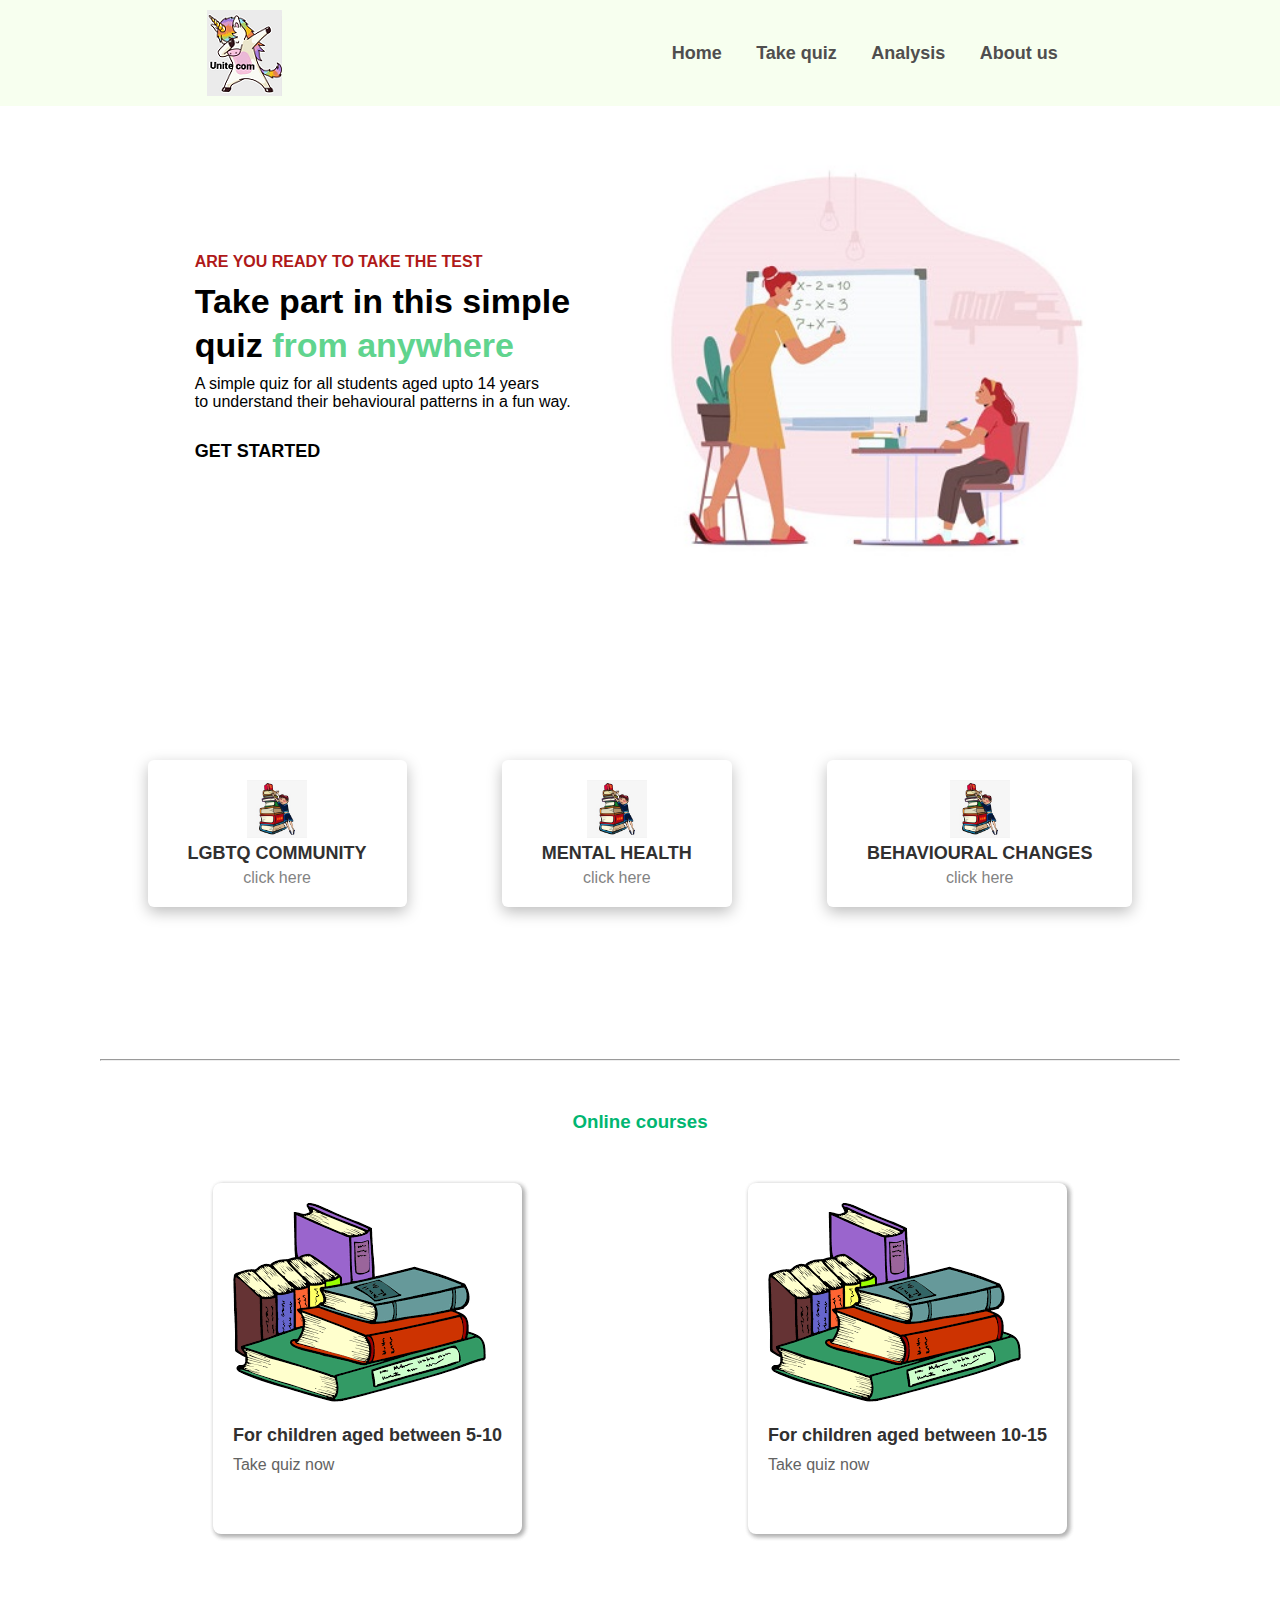
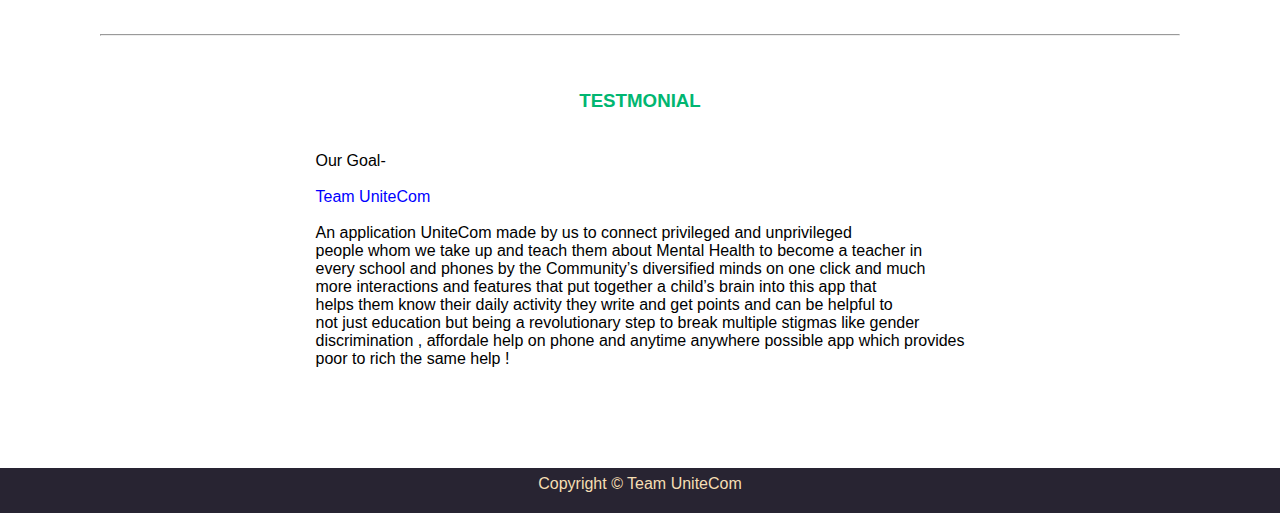
==== index.html @ 470fc113 "Add files via upload" ====
<!DOCTYPE html>
<html>
<head>
    <meta charset="utf-8">
    <meta http-equiv="content-type" content="text/html;charset=UTF-8" />
    <title>UniteCom</title>
    <meta name="viewport" content="width=device-width, initial-scale=1.0" />
    <link rel="stylesheet" href="style.css" />
</head>
<body>
    <div class="top-header">
        <header>
            <nav>
                <div class="logo">
                    <img src="logo.png" />
                </div>
                <ul>
                    <li><a href="#home">Home</a></li>
                    <li><a href="index2.html">Take quiz</a></li>
                    <li><a href="index3.html">Analysis</a></li>
                    <li><a href="index4.html">About us</a></li>
                </ul>
            </nav>
    </div>
    </header>
    <section class="hero-section">
        <div class="hero-box">
            <div class="left-box">
                <p class="ready"> ARE YOU READY TO TAKE THE TEST </p>
                <h1>Take part in this simple <br> quiz  <span> from anywhere</span></h1>
                <p class="left-para">
                    A simple quiz for all students aged upto 14 years<br> to understand their behavioural patterns in a fun way.

                </p>
                <a href="index3.html" class="btn started">GET STARTED</a>
            </div>
            <div class="right-box">
                <img src="learning.jpg" class="right-img" />

            </div>
        </div>
    </section>

    <section class="feature">

        <div class="boxes al-shadow">
            <img src="three.png" style="width: 60px;" />
            <h2>LGBTQ COMMUNITY</h2>
            <a href="index3.html" style="text-decoration:none"><p>click here</p></a>

        </div>



        <div class="boxes al-shadow">
            <img src="three.png" style="width: 60px;" />
            <h2>MENTAL HEALTH</h2>
           
            <a href="index3.html" style="text-decoration:none"><p>click here</p></a>

        </div>

        <div class="boxes al-shadow">
            <img src="three.png" style="width: 60px;" />
            <h2>BEHAVIOURAL CHANGES</h2>
           
            <a href="index3.html" style="text-decoration:none"><p>click here</p></a>

        </div>
    </section>

    <hr style="margin-left: 100px; margin-right: 100px; height: 1px; border-width: 1px">
    <div class="course-top">
        <div class="online-title">
            <h3>Online courses</h3>

        </div>
        <section class="online-courses">
            <div class="online-box">
                <img src="five.png" />
                <br />
                <h2> For children aged between 5-10</h2>
                
                <a href="index2.html" style="text-decoration:none;">  <p>Take quiz now</p></a>
                
                <div class="bottom-feature">


                </div>
            </div>

            <div class="online-box">
                <img src="five.png" />
                <br />
                <h2> For children aged between 10-15</h2>
                <a href="index2.html" style="text-decoration:none;">  <p>Take quiz now</p></a>
                
                <div class="bottom-feature">

                    
                </div>
            </div>



        </section>

    </div>
    
    <hr style="margin-left: 100px; margin-right: 100px; height: 1px; border-width: 1px">
    <br />
    <br />
    <br />
    <section class="testimonial">
        <div class="test-title">
            <h3>TESTMONIAL</h3>
        </div>
        
       
        <p>
            Our Goal-
            <br />
            <br />
            <a href="index4.html" style="text-decoration:none;"> <span style="color:blue;">  Team UniteCom </span></a>
            <br />
            <br />
            An application UniteCom made by us to connect privileged and unprivileged<br />
            people whom we take up and teach them about Mental Health to become a teacher in<br />
            every school and phones by the Community’s diversified minds on one click and much<br />
            more interactions and features that put together a child’s brain into this app that<br />
            helps them know their daily activity they write and get points and can be helpful to<br />
            not just education but being a revolutionary step to break multiple stigmas like gender<br />
            discrimination , affordale help on phone and anytime anywhere possible app which provides<br />
            poor to rich the same help !


        </p>

    </section>

    <footer>

        <p class="end"> Copyright &copy;  Team UniteCom </p>
    </footer>











</body>


</html>
---- style.css ----
*{
    margin: 0;
    padding: 0;
    box-sizing: border-box;
    
}

body{
    font-family:'Segoe UI', Tahoma, Geneva, Verdana, sans-serif;
}
.top-header{
    background-color: #f7ffef;
    height: auto;
    min-width: 100%;
}
header{
    min-width: 100vw;
    background-color: transparent;
}
header nav{
    display: flex;
    align-items: center;
    justify-content: space-around;
    padding: 0 20px;
}
.logo {
    display: flex;
    align-items: center;
    justify-content: flex-start;
    margin-top: 10px;
    margin-bottom: 10px;
}
.logo-img{
    height: 90px;
}
nav ul{
    list-style-type: none;
}
nav ul li{
    display: inline-block;
    margin: 0 15px;
}
nav ul li a{
    text-decoration: none;
    color: rgb(79, 78, 78);
    font-weight: 600;
    font-size: 18px;
    transition: 0.4s ease-in-out;
}
nav ul li a:hover{
    color: black;
}
.hero-section{
    min-width: 100vw:
}
.hero-box{
    display: flex;
    align-items: center;
    justify-content: space-evenly;
    padding: 40px 100px;
}
.left-box{
    margin-left: 40px;
    padding: 50px 0;
}
.started{
    text-decoration: none;
    color: black;
    font-weight: 600;
    font-size: 18px;
}
.ready{
    color: rgb(175, 25, 25);
    margin-bottom: 8px;
    font-weight: 550;

}
.left-box h1{
    font-size: 34px;
    margin-bottom: 8px;
    line-height: 44px;
        
}
span{
    color: #60d48e;
}
.left-para{
    margin-bottom: 30px;

}
.right-img{
    width: 500px;
}
.feature{
    background-color: white;
    height: 50vh;
    padding: 0 100px;
    display: flex;
    align-items: center;
    justify-content: space-around;
}
.boxes{
    padding: 20px 40px;
    display: flex;
    flex-direction: column;
    align-items: center;
    justify-content: space-between;
    border-radius: 6px;
    transition: 0.3s ease-in-out;
}
.boxes:hover{
    box-shadow: 0px 5px 15px #bdbdbd;
    cursor: pointer;
}
.boxes h2{
    font-size: 18px;
    color: rgb(49,48,48);
    margin: 5px 0;
}
.boxes p{
    color: rgb(131,131,131);
}
.al-shadow{
    box-shadow: 0px 5px 15px #bdbdbd;
}
.course-top {
    padding: 0 0 100px 0;
    
}

.online-title {
    display: flex;
    align-items: center;
    justify-content: center;
    margin: 50px;
    color: #01b671;
}

.online-courses {
    background-color: white;
    height: auto;
    padding: 0 100px;
    display: flex;
    align-items: center;
    justify-content: space-around;
}

.online-course img {
    width: 250px;
    border-radius: 8px;
    margin-bottom: 15px;
}

.online-box {
    background-color: white;
    padding: 20px 20px;
    display: flex;
    flex-direction: column;
    align-items: flex-start;
    justify-content: space-between;
    border-radius: 8px;
    box-shadow: 2px 2px 5px rgb(177,177,177),2px 2px 5px rgb(177,177,177);
    transition: 0.3s ease-in-out;
}

    .online-box:hover {
        box-shadow: 0px 5px 15px #bdbdbd;
        cursor: pointer;
    }

    .online-box h2 {
        font-size: 18px;
        color: rgb(49,48,48);
        margin: 5px 0;
    }

    .online-box p {
        color: rgb(99,99,99);
        margin: 5px 0;
    }

.course-btn {
    font-size: 14px;
    color: green;
    padding: 8px 20px;
    margin: 7px 0;
}
.bottom-feature{
    display: flex;
    align-items: center;
    justify-content: space-between;
    margin: 35px 0 0 0;

}
.left-date{
    display: flex;
    align-items: center;
    position: relative;
    right: 0px;
}
.testimonial{
    display: flex;
    flex-direction: column;
    align-items: center;
    padding: 0 100px;
    padding-bottom: 100px;
}
.test-title{
    color: #01b671;
    padding-bottom: 40px;
}
.testimonial-box{
    display: flex;
    flex-direction: row;
    align-items: center;
    margin-left: 200px;
}
.testimonial-box img{
    margin-right: 30px;
}
.testimonial-box p{
    font-weight: 550;

}
footer{
    height: 5vh;
    background-color: #282432;
    padding-top:7px;
    
}
.footer-box{
    height: 50vh;
    display: flex;
    align-items: center;
    justify-content: space-between;
}
.footer-links{
    display: flex;
    flex-direction: column;
    padding: 10px 30px;
}
.footer-about{
    width: 40%;
    color: wheat;
    margin-left: 120px;
}
.footer-links h3{
    margin-bottom: 10px;
    color: wheat;
    font-size: 17px;
}
.footer-links a{
    color: wheat;
    text-decoration: none;
    margin: 6px 0;
    text-align: left;
    font-size: 12px;
    font-weight: 550;
}
.footer-links a:hover{
    color: white;
}
.end{
    text-align: center;
    color: wheat; 
}

.tag{
    text-align: center;
    margin-top: 80px;
    margin-bottom: 90px;
}
.table{
    margin-left: 150px;
 
}
.six{
    padding-left: 500px;
    
}
.us{
    text-align: center;
}
.lgbtq{
    margin-left: 60px;
    margin-top: 100px;

}
.mental {
    margin-left: 60px;
    margin-top: 100px;
}
.behaviour {
    margin-left: 60px;
    margin-top: 100px;
}
.ten{
    margin-left: 100px;
}
.send {
    background-color: #4CAF50;
    border: none;
    color: white;
    padding: 15px 32px;
    text-align: center;
    text-decoration: none;
    display: inline-block;
    font-size: 16px;
    margin: 4px 2px;
    cursor: pointer;
    border-radius: 10px;
    right: 100px;
    
}
@media (max-width: 640px) {
    .top-header {
        text-align: center;
    }

    .logo {
        flex-direction: column;
    }

    nav ul {
        flex-direction: column;
    }

    nav li {
        margin: 0.8em 0;
      
    }
    .ten{
        margin-left: 20px;
        
    }
    .send {
        right: 30px;
    }
}
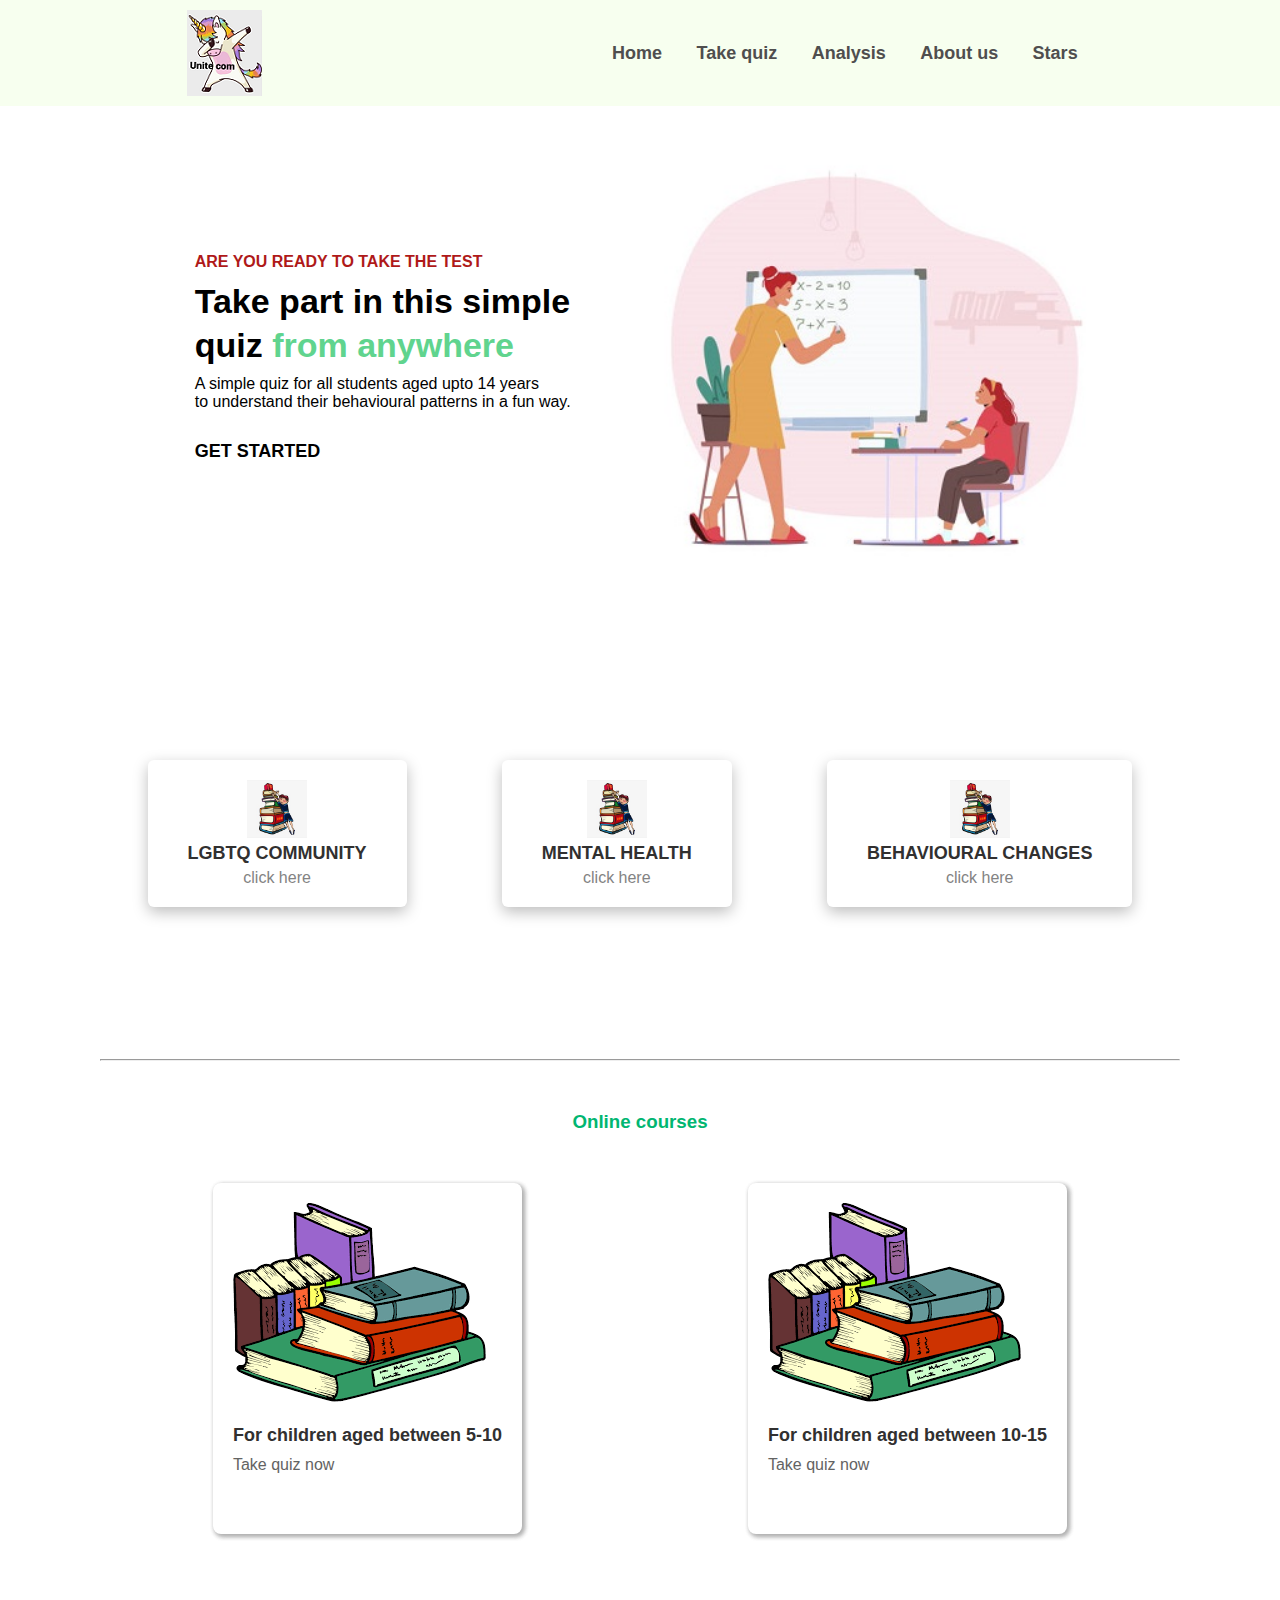
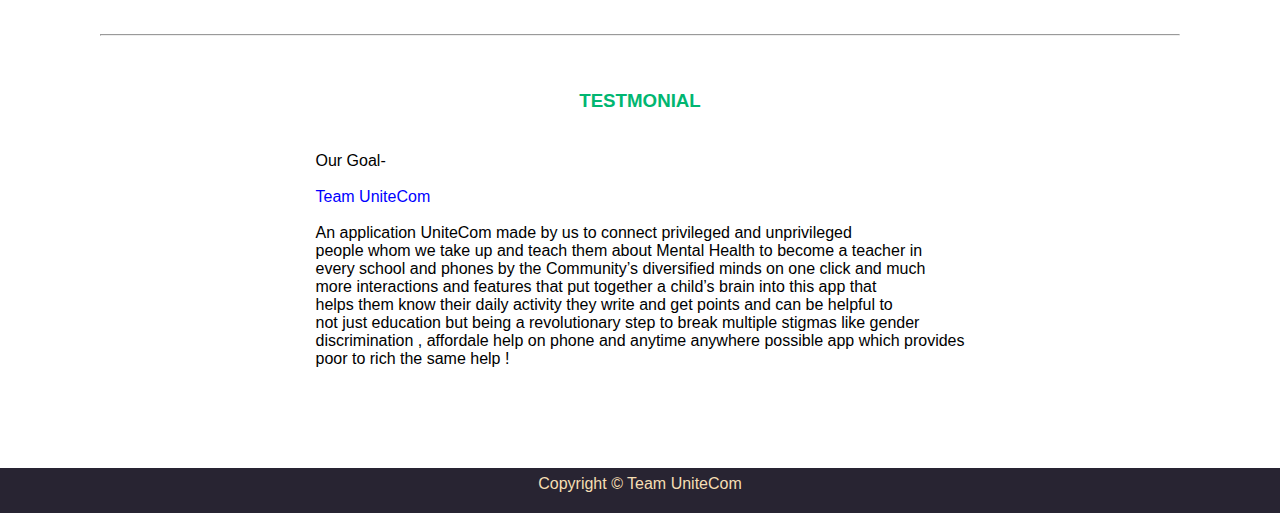
==== commit 8b75d3e5: "Add files via upload" ====
--- a/index.html
+++ b/index.html
@@ -19,6 +19,7 @@
                     <li><a href="index2.html">Take quiz</a></li>
                     <li><a href="index3.html">Analysis</a></li>
                     <li><a href="index4.html">About us</a></li>
+                    <li><a href="index5.html">Stars</a></li>
                 </ul>
             </nav>
     </div>
--- a/style.css
+++ b/style.css
@@ -312,6 +312,12 @@
     right: 100px;
     
 }
+.ki{
+    margin-left:100px;
+}
+.hiii{
+    margin-top: 80px;
+}
 @media (max-width: 640px) {
     .top-header {
         text-align: center;
@@ -336,4 +342,17 @@
     .send {
         right: 30px;
     }
+    .hero-box {
+        padding-right: 100px;
+    }
+    .logo{
+        padding-left: 5px;
+        
+    }
+    .nav ul{
+        display:in-line;
+    }
+    .online-box{
+        width: 40%;
+    }
 }